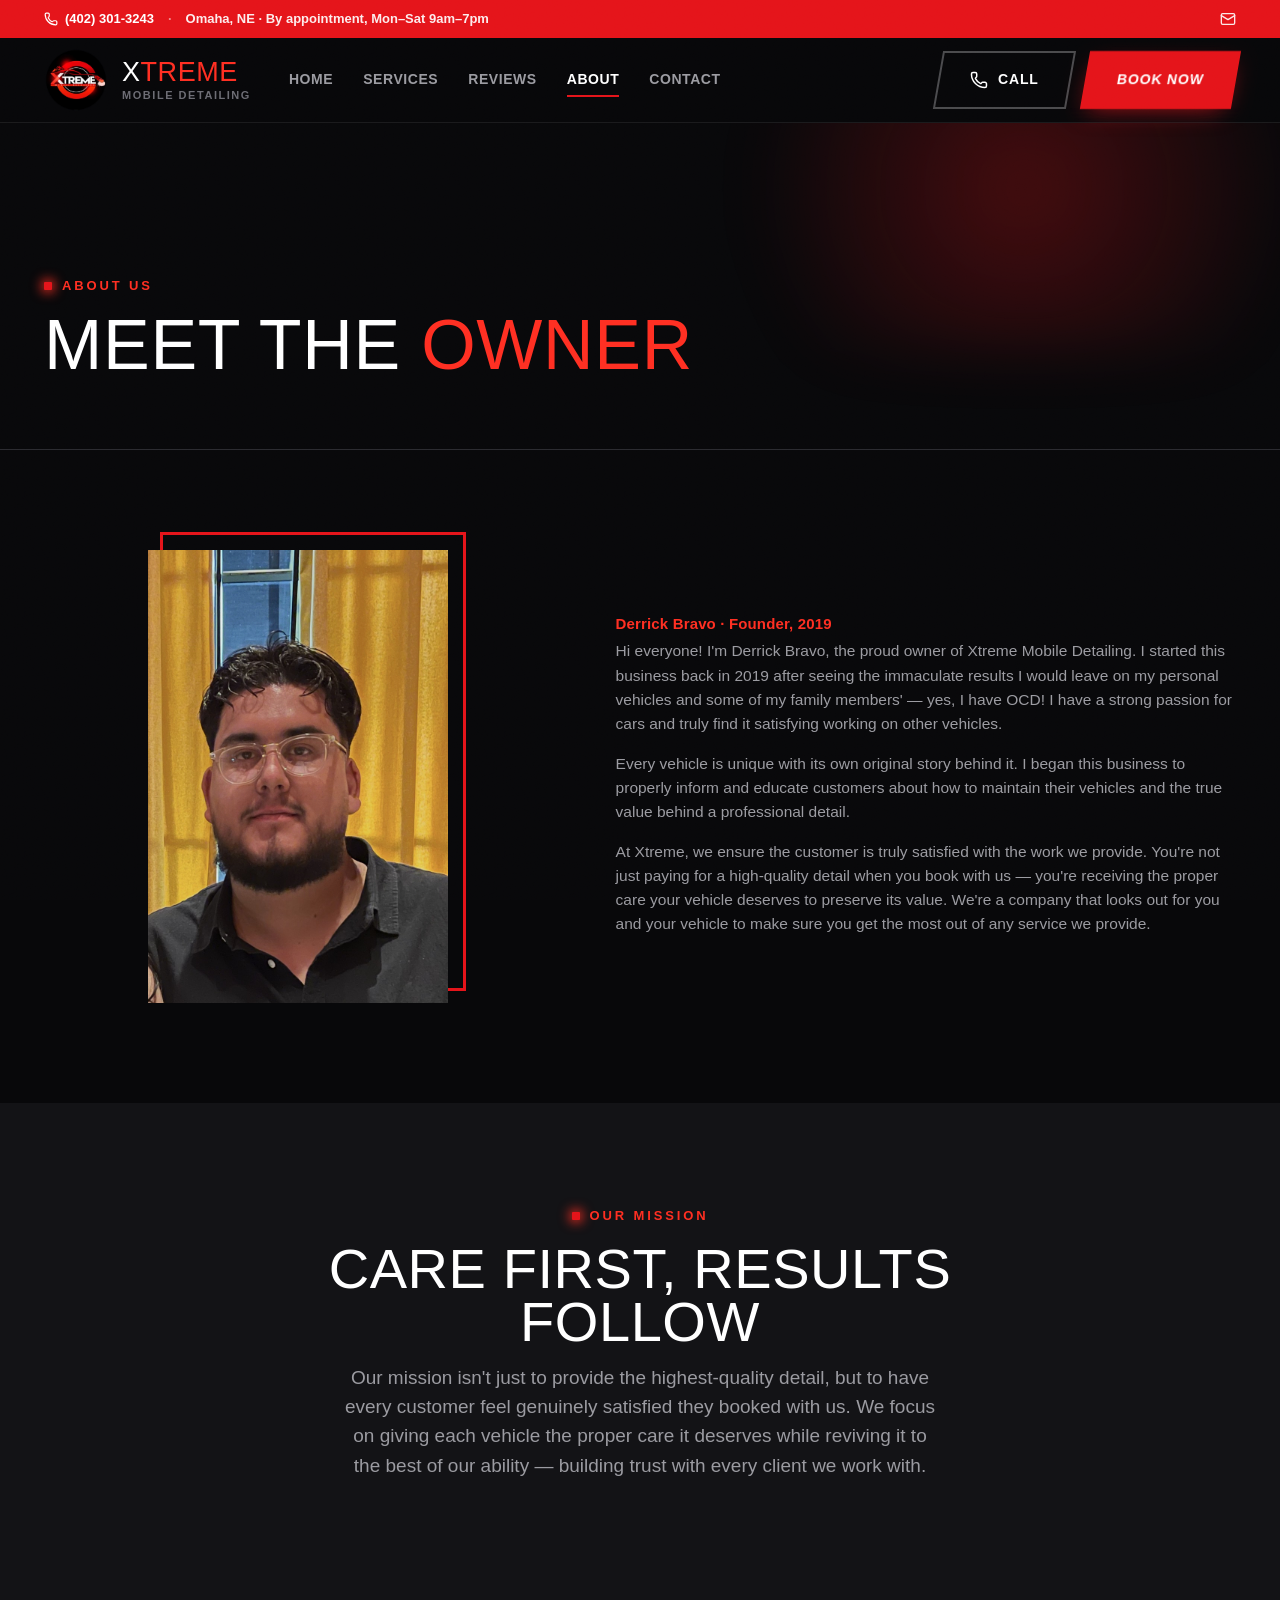
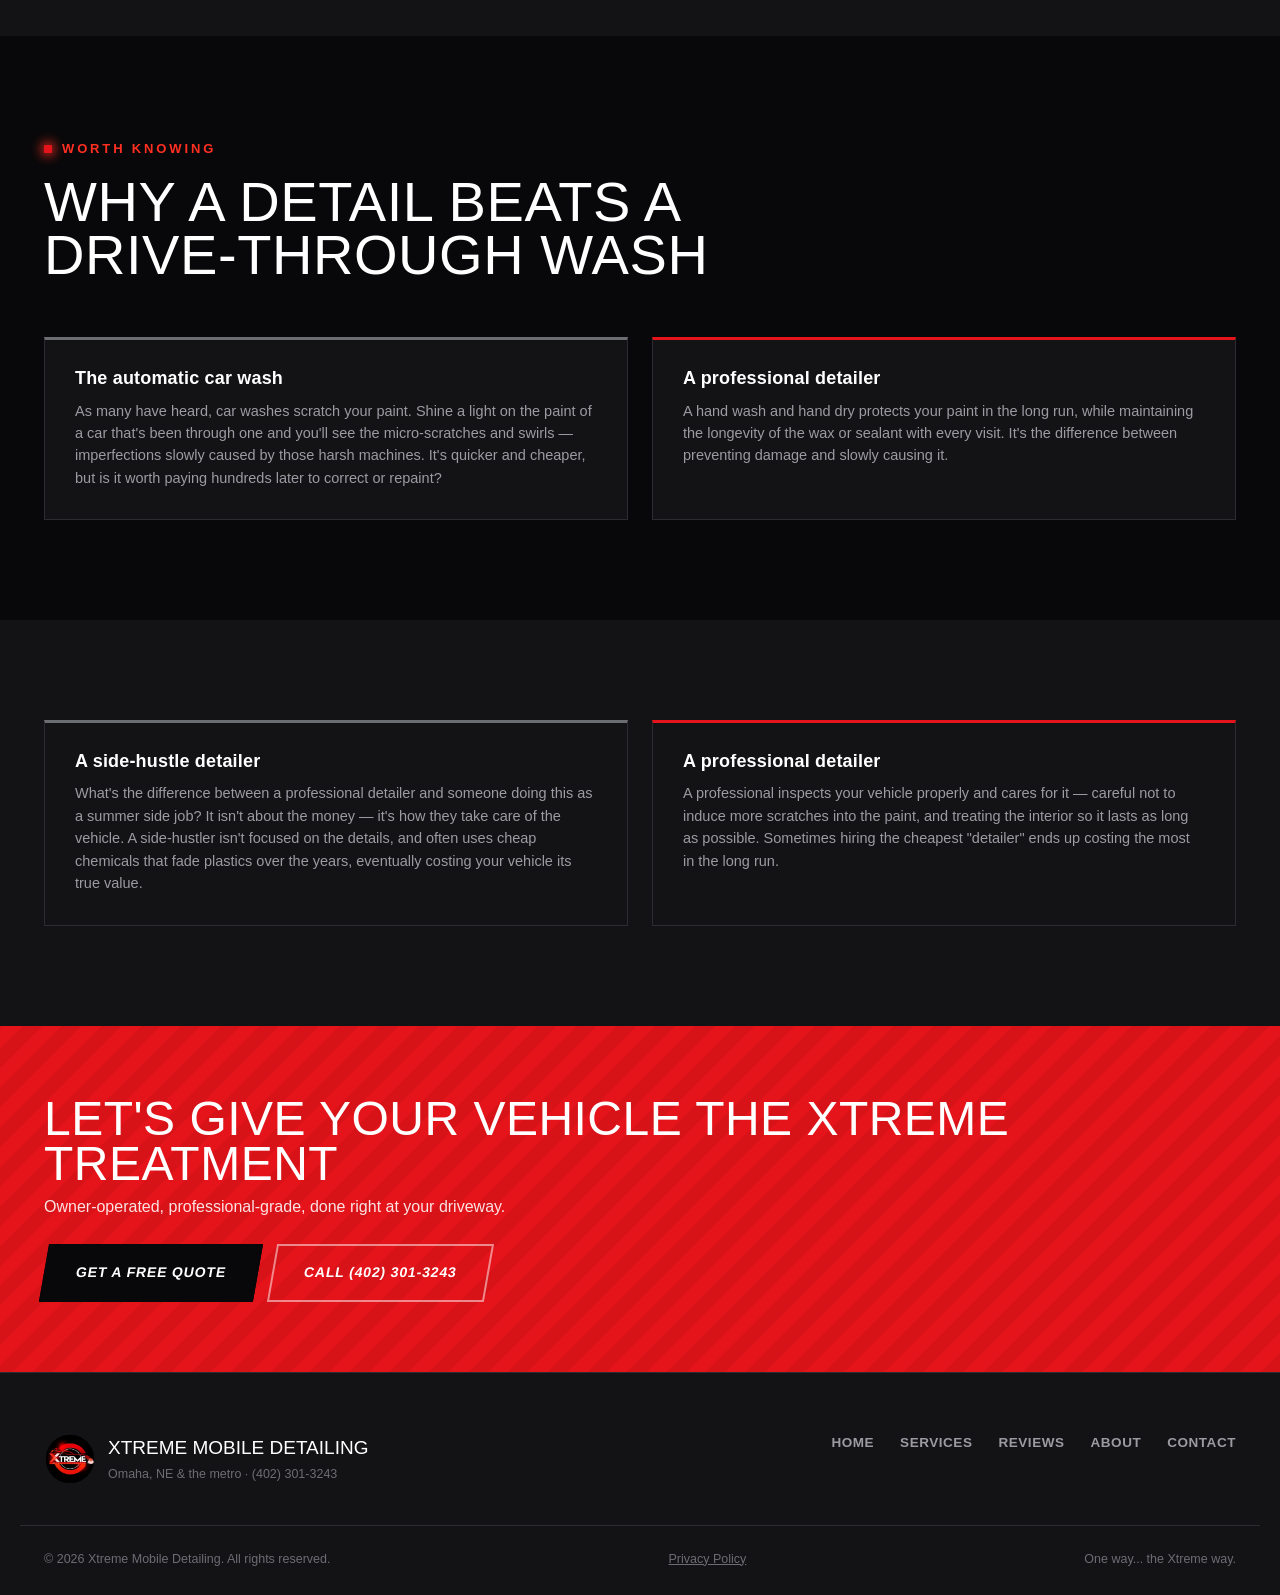
==== about.html @ 19295044 "Initial commit — Xtreme Mobile Detailing site redesign Static HTML/CSS/JS redesign of xtreme-mobiled" ====
<!DOCTYPE html>
<html lang="en">
<head>
<meta charset="utf-8" />
<meta name="viewport" content="width=device-width, initial-scale=1" />
<title>About Us — Xtreme Mobile Detailing</title>
<meta name="description" content="Meet Derrick Bravo, owner of Xtreme Mobile Detailing. Serving Omaha, NE since 2019 with owner-operated, professional-grade mobile detailing." />
<link rel="icon" href="assets/logo.png" />
<link rel="preconnect" href="https://api.fontshare.com" crossorigin />
<link href="https://api.fontshare.com/v2/css?f[]=tanker@400&f[]=general-sans@400,500,600,700&display=swap" rel="stylesheet" />
<link rel="stylesheet" href="styles.css" />
<!-- SEO:start (managed by seo.py) -->
<link rel="canonical" href="https://xtreme-mobiledetailing.com/about.html" />
<meta name="robots" content="index, follow" />
<meta name="theme-color" content="#08080a" />
<meta name="geo.region" content="US-NE" />
<meta name="geo.placename" content="Omaha, Nebraska" />
<meta name="ICBM" content="41.2565, -95.9345" />
<meta property="og:type" content="website" />
<meta property="og:site_name" content="Xtreme Mobile Detailing" />
<meta property="og:title" content="About Us — Xtreme Mobile Detailing" />
<meta property="og:description" content="Meet Derrick Bravo, owner of Xtreme Mobile Detailing. Serving Omaha, NE since 2019 with owner-operated, professional-grade mobile detailing." />
<meta property="og:url" content="https://xtreme-mobiledetailing.com/about.html" />
<meta property="og:image" content="https://xtreme-mobiledetailing.com/assets/img/IMG_2666.jpeg" />
<meta name="twitter:card" content="summary_large_image" />
<meta name="twitter:title" content="About Us — Xtreme Mobile Detailing" />
<meta name="twitter:description" content="Meet Derrick Bravo, owner of Xtreme Mobile Detailing. Serving Omaha, NE since 2019 with owner-operated, professional-grade mobile detailing." />
<meta name="twitter:image" content="https://xtreme-mobiledetailing.com/assets/img/IMG_2666.jpeg" />
<script type="application/ld+json" id="ld-business">{"@context":"https://schema.org","@type":"AutoWash","name":"Xtreme Mobile Detailing","image":"https://xtreme-mobiledetailing.com/assets/img/IMG_2666.jpeg","url":"https://xtreme-mobiledetailing.com/","telephone":"+1-402-301-3243","priceRange":"$$","description":"Mobile auto detailing serving Omaha, NE and the metro. Interior & exterior detailing, ceramic coating, paint correction and maintenance plans, performed at your home or office.","address":{"@type":"PostalAddress","addressLocality":"Omaha","addressRegion":"NE","addressCountry":"US"},"geo":{"@type":"GeoCoordinates","latitude":41.2565,"longitude":-95.9345},"areaServed":[{"@type":"City","name":"Omaha, NE"}],"sameAs":["https://www.instagram.com/xtreme_mobiledetail/","https://www.facebook.com/437891520308105"],"openingHoursSpecification":[{"@type":"OpeningHoursSpecification","dayOfWeek":["Monday","Tuesday","Wednesday","Thursday","Friday","Saturday"],"opens":"09:00","closes":"19:00"}],"aggregateRating":{"@type":"AggregateRating","ratingValue":"5.0","reviewCount":"4","bestRating":"5"},"review":[{"@type":"Review","author":{"@type":"Person","name":"Billy Johnson"},"reviewRating":{"@type":"Rating","ratingValue":"5","bestRating":"5"},"reviewBody":"I am very impressed with their work. My RS is the cleanest it's probably ever been. Their prices are very affordable and the level of detail they put into the work shows. I would recommend Xtreme Mobile Detailing to anyone."}, {"@type":"Review","author":{"@type":"Person","name":"Michaela Luttig Nissen"},"reviewRating":{"@type":"Rating","ratingValue":"5","bestRating":"5"},"reviewBody":"They did an amazing job after an unfortunate incident of a friend throwing up in our car! Very professional and thoroughly cleaned and deodorized our car! Will use them again in the future."}, {"@type":"Review","author":{"@type":"Person","name":"Joel Villanueva"},"reviewRating":{"@type":"Rating","ratingValue":"5","bestRating":"5"},"reviewBody":"Great price for the amount of time put into the job. Also the workers are very nice and professional with what they do. Removed stains I myself thought could not be taken out and are very realistic with what they will do. 100% would recommend."}, {"@type":"Review","author":{"@type":"Person","name":"Yael Blanco-Zamudio"},"reviewRating":{"@type":"Rating","ratingValue":"5","bestRating":"5"},"reviewBody":"Extremely satisfied with the quality of the work. Highly recommend!"}]}</script>
<!-- SEO:end -->
</head>
<body data-page="about">
<div class="grain" aria-hidden="true"></div>

<div class="utilbar">
  <div class="wrap utilbar__inner">
    <a class="utilbar__phone" href="tel:+14023013243">
      <svg viewBox="0 0 24 24" class="ico" aria-hidden="true"><path d="M13.8 16.6a1 1 0 0 0 1.2-.3l.4-.5a2 2 0 0 1 1.6-.8h3a2 2 0 0 1 2 2v3a2 2 0 0 1-2 2A18 18 0 0 1 2 4a2 2 0 0 1 2-2h3a2 2 0 0 1 2 2v3a2 2 0 0 1-.8 1.6l-.5.4a1 1 0 0 0-.3 1.2 14 14 0 0 0 6.4 6.4"/></svg>
      (402) 301-3243
    </a>
    <span class="utilbar__sep">·</span>
    <span class="utilbar__note">Omaha, NE · By appointment, Mon–Sat 9am–7pm</span>
    <span class="utilbar__spacer"></span>
    <a href="mailto:xtrememobiledetailing7@gmail.com" class="utilbar__soc" aria-label="Email">
      <svg viewBox="0 0 24 24" class="ico" aria-hidden="true"><rect width="20" height="16" x="2" y="4" rx="2"/><path d="m22 7-10 6L2 7"/></svg>
    </a>
  </div>
</div>

<header class="header" id="top">
  <div class="wrap header__inner">
    <a class="brand" href="index.html" aria-label="Xtreme Mobile Detailing — home">
      <img src="assets/logo.png" alt="" width="64" height="64" />
      <span class="brand__name">X<em>TREME</em><span class="brand__loc">Mobile Detailing</span></span>
    </a>
    <nav class="nav" id="nav" aria-label="Primary">
      <a href="index.html">Home</a>
      <a href="services.html">Services</a>
      <a href="reviews.html">Reviews</a>
      <a href="about.html" class="is-active">About</a>
      <a href="contact.html">Contact</a>
    </nav>
    <div class="header__cta">
      <a class="btn btn--ghost" href="tel:+14023013243">
        <svg viewBox="0 0 24 24" class="ico" aria-hidden="true"><path d="M13.8 16.6a1 1 0 0 0 1.2-.3l.4-.5a2 2 0 0 1 1.6-.8h3a2 2 0 0 1 2 2v3a2 2 0 0 1-2 2A18 18 0 0 1 2 4a2 2 0 0 1 2-2h3a2 2 0 0 1 2 2v3a2 2 0 0 1-.8 1.6l-.5.4a1 1 0 0 0-.3 1.2 14 14 0 0 0 6.4 6.4"/></svg>
        <span>Call</span>
      </a>
      <a class="btn btn--red" href="contact.html">Book Now</a>
    </div>
    <button class="burger" id="burger" aria-label="Open menu" aria-expanded="false"><span></span><span></span><span></span></button>
  </div>
</header>

<div class="drawer" id="drawer" aria-hidden="true">
  <nav class="drawer__nav" aria-label="Mobile">
    <a href="index.html">Home</a>
    <a href="services.html">Services</a>
    <a href="reviews.html">Reviews</a>
    <a href="about.html" class="is-active">About</a>
    <a href="contact.html">Contact</a>
  </nav>
  <div class="drawer__cta">
    <a class="btn btn--red btn--block" href="contact.html">Book Now</a>
    <a class="btn btn--ghost btn--block" href="tel:+14023013243">Call (402) 301-3243</a>
  </div>
</div>

<main>

<section class="pagehero">
  <div class="pagehero__glow" aria-hidden="true"></div>
  <div class="wrap">
    <span class="eyebrow reveal">About Us</span>
    <h1 class="reveal" data-d="1">Meet the <span class="accent">Owner</span></h1>
  </div>
</section>

<section class="section section--dark">
  <div class="wrap story">
    <div class="story__media story__media--portrait reveal">
      <img src="assets/img/derrick-headshot.jpg" alt="Derrick Bravo, owner of Xtreme Mobile Detailing" />
    </div>
    <div class="reveal" data-d="1">
      <h3 class="tag">Derrick Bravo · Founder, 2019</h3>
      <p>Hi everyone! I'm Derrick Bravo, the proud owner of Xtreme Mobile Detailing. I started this business back in 2019 after seeing the immaculate results I would leave on my personal vehicles and some of my family members' — yes, I have OCD! I have a strong passion for cars and truly find it satisfying working on other vehicles.</p>
      <p>Every vehicle is unique with its own original story behind it. I began this business to properly inform and educate customers about how to maintain their vehicles and the true value behind a professional detail.</p>
      <p>At Xtreme, we ensure the customer is truly satisfied with the work we provide. You're not just paying for a high-quality detail when you book with us — you're receiving the proper care your vehicle deserves to preserve its value. We're a company that looks out for you and your vehicle to make sure you get the most out of any service we provide.</p>
    </div>
  </div>
</section>

<section class="section section--charcoal">
  <div class="wrap">
    <div class="section__head center reveal">
      <span class="eyebrow">Our Mission</span>
      <h2>Care first, results follow</h2>
      <p class="lede" style="margin:14px auto 0;">Our mission isn't just to provide the highest-quality detail, but to have every customer feel genuinely satisfied they booked with us. We focus on giving each vehicle the proper care it deserves while reviving it to the best of our ability — building trust with every client we work with.</p>
    </div>
  </div>
</section>

<section class="section section--dark">
  <div class="wrap">
    <div class="section__head reveal">
      <span class="eyebrow">Worth Knowing</span>
      <h2>Why a detail beats a drive-through wash</h2>
    </div>
    <div class="compare">
      <div class="compare-card compare-card--x reveal">
        <h4>The automatic car wash</h4>
        <p>As many have heard, car washes scratch your paint. Shine a light on the paint of a car that's been through one and you'll see the micro-scratches and swirls — imperfections slowly caused by those harsh machines. It's quicker and cheaper, but is it worth paying hundreds later to correct or repaint?</p>
      </div>
      <div class="compare-card compare-card--check reveal" data-d="1">
        <h4>A professional detailer</h4>
        <p>A hand wash and hand dry protects your paint in the long run, while maintaining the longevity of the wax or sealant with every visit. It's the difference between preventing damage and slowly causing it.</p>
      </div>
    </div>
  </div>
</section>

<section class="section section--charcoal">
  <div class="wrap">
    <div class="compare">
      <div class="compare-card compare-card--x reveal">
        <h4>A side-hustle detailer</h4>
        <p>What's the difference between a professional detailer and someone doing this as a summer side job? It isn't about the money — it's how they take care of the vehicle. A side-hustler isn't focused on the details, and often uses cheap chemicals that fade plastics over the years, eventually costing your vehicle its true value.</p>
      </div>
      <div class="compare-card compare-card--check reveal" data-d="1">
        <h4>A professional detailer</h4>
        <p>A professional inspects your vehicle properly and cares for it — careful not to induce more scratches into the paint, and treating the interior so it lasts as long as possible. Sometimes hiring the cheapest "detailer" ends up costing the most in the long run.</p>
      </div>
    </div>
  </div>
</section>

<section class="cta-banner">
  <div class="wrap cta-banner__inner">
    <div>
      <h2>Let's give your vehicle the Xtreme treatment</h2>
      <p>Owner-operated, professional-grade, done right at your driveway.</p>
    </div>
    <div style="display:flex;gap:14px;flex-wrap:wrap;">
      <a class="btn btn--dark" href="contact.html">Get a Free Quote</a>
      <a class="btn btn--ghost" style="border-color:rgba(255,255,255,0.5);" href="tel:+14023013243">Call (402) 301-3243</a>
    </div>
  </div>
</section>

</main>

<footer class="footer">
  <div class="wrap footer__inner">
    <div class="footer__brand">
      <img src="assets/logo.png" alt="" width="52" height="52" />
      <div>
        <div class="footer__name">XTREME MOBILE DETAILING</div>
        <div class="footer__loc">Omaha, NE &amp; the metro · (402) 301-3243</div>
      </div>
    </div>
    <nav class="footer__nav" aria-label="Footer">
      <a href="index.html">Home</a>
      <a href="services.html">Services</a>
      <a href="reviews.html">Reviews</a>
      <a href="about.html">About</a>
      <a href="contact.html">Contact</a>
    </nav>
  </div>
  <div class="wrap footer__base">
    <span>© <span id="year">2026</span> Xtreme Mobile Detailing. All rights reserved.</span>
    <span class="footer__legal"><a href="privacy.html">Privacy Policy</a></span>
    <span>One way... the Xtreme way.</span>
  </div>
</footer>

<div class="mobar">
  <a class="mobar__btn" href="sms:+14023013243"><svg viewBox="0 0 24 24" class="ico" aria-hidden="true"><path d="M22 17a2 2 0 0 1-2 2H6.8a2 2 0 0 0-1.4.6l-2.2 2.2A.7.7 0 0 1 2 21.3V5a2 2 0 0 1 2-2h16a2 2 0 0 1 2 2z"/></svg>Text</a>
  <a class="mobar__btn" href="tel:+14023013243"><svg viewBox="0 0 24 24" class="ico" aria-hidden="true"><path d="M13.8 16.6a1 1 0 0 0 1.2-.3l.4-.5a2 2 0 0 1 1.6-.8h3a2 2 0 0 1 2 2v3a2 2 0 0 1-2 2A18 18 0 0 1 2 4a2 2 0 0 1 2-2h3a2 2 0 0 1 2 2v3a2 2 0 0 1-.8 1.6l-.5.4a1 1 0 0 0-.3 1.2 14 14 0 0 0 6.4 6.4"/></svg>Call</a>
  <a class="mobar__btn mobar__btn--red" href="contact.html"><svg viewBox="0 0 24 24" class="ico" aria-hidden="true"><path d="M8 2v4M16 2v4"/><rect width="18" height="18" x="3" y="4" rx="2"/><path d="M3 10h18"/></svg>Quote</a>
</div>

<script src="script.js"></script>
</body>
</html>
---- styles.css ----
/* ==========================================================================
   Xtreme Mobile Detailing — design system
   Black / red / white. Condensed display type, diagonal hazard-stripe motif,
   red radial glow (lifted from the logo mark). Fonts: Tanker (display) +
   General Sans (body/UI), via Fontshare.
   ========================================================================== */

:root {
  --black: #08080a;
  --charcoal: #131316;
  --charcoal-2: #1b1b1f;
  --line: #2b2b30;

  --red: #e5141a;
  --red-bright: #ff2f22;
  --red-deep: #7a0808;

  --white: #ffffff;
  --off: #f3f2f0;
  --gray: #9b9ba1;
  --gray-dim: #6c6c73;

  --tanker: "Tanker", "Arial Narrow", sans-serif;
  --sans: "General Sans", -apple-system, BlinkMacSystemFont, sans-serif;

  --container: 1240px;
  --radius: 4px;
  --ease: cubic-bezier(0.22, 1, 0.36, 1);
}

* { box-sizing: border-box; margin: 0; padding: 0; }
html { scroll-behavior: smooth; }
html, body { background: var(--black); }

body {
  font-family: var(--sans);
  color: var(--off);
  background: var(--black);
  -webkit-font-smoothing: antialiased;
  overflow-x: hidden;
  line-height: 1.55;
}

img { max-width: 100%; display: block; }
a { color: inherit; text-decoration: none; }
ul { list-style: none; }
button { font: inherit; cursor: pointer; }
input, textarea, select { font: inherit; }

.wrap {
  max-width: var(--container);
  margin: 0 auto;
  padding: 0 24px;
}

/* ---- grain overlay ---- */
.grain {
  position: fixed;
  inset: 0;
  z-index: 9000;
  pointer-events: none;
  opacity: 0.05;
  mix-blend-mode: overlay;
  background-image: url("data:image/svg+xml,%3Csvg xmlns='http://www.w3.org/2000/svg' width='120' height='120'%3E%3Cfilter id='n'%3E%3CfeTurbulence type='fractalNoise' baseFrequency='0.9' numOctaves='2' stitchTiles='stitch'/%3E%3C/filter%3E%3Crect width='100%25' height='100%25' filter='url(%23n)'/%3E%3C/svg%3E");
}

/* ---- hazard stripe motif ---- */
.stripes {
  background-image: repeating-linear-gradient(
    -45deg, var(--red) 0 14px, transparent 14px 28px
  );
}
.stripes--thin {
  background-image: repeating-linear-gradient(
    -45deg, var(--red) 0 6px, transparent 6px 14px
  );
}

/* ---- headings ---- */
h1, h2, h3, h4, .display {
  font-family: var(--tanker);
  font-weight: 400;
  text-transform: uppercase;
  letter-spacing: 0.01em;
  line-height: 0.95;
  color: var(--white);
}

.eyebrow {
  display: inline-flex;
  align-items: center;
  gap: 10px;
  font-family: var(--sans);
  font-weight: 600;
  font-size: 13px;
  letter-spacing: 0.22em;
  text-transform: uppercase;
  color: var(--red-bright);
}
.eyebrow::before {
  content: "";
  width: 8px;
  height: 8px;
  background: var(--red);
  border-radius: 1px;
  box-shadow: 0 0 12px 2px var(--red-bright);
  flex-shrink: 0;
}

.lede {
  font-size: 19px;
  color: var(--gray);
  max-width: 56ch;
}

.accent { color: var(--red-bright); }

/* ---- buttons ---- */
.btn {
  display: inline-flex;
  align-items: center;
  justify-content: center;
  gap: 10px;
  font-family: var(--sans);
  font-weight: 700;
  font-size: 14px;
  letter-spacing: 0.06em;
  text-transform: uppercase;
  padding: 16px 30px;
  border: 2px solid transparent;
  transform: skewX(-10deg);
  transition: transform 0.25s var(--ease), background 0.25s, border-color 0.25s, box-shadow 0.25s;
  white-space: nowrap;
}
.btn > * { transform: skewX(10deg); display: inline-flex; align-items: center; gap: 8px; }
.btn:hover { transform: skewX(-10deg) translateY(-2px); }

.btn--red {
  background: var(--red);
  color: var(--white);
  box-shadow: 0 8px 24px -8px rgba(229, 20, 26, 0.7);
}
.btn--red:hover { background: var(--red-bright); box-shadow: 0 10px 30px -6px rgba(255, 47, 34, 0.85); }

.btn--ghost {
  background: transparent;
  color: var(--white);
  border-color: rgba(255, 255, 255, 0.28);
}
.btn--ghost:hover { border-color: var(--white); background: rgba(255, 255, 255, 0.06); }

.btn--dark {
  background: var(--black);
  color: var(--white);
  border-color: var(--black);
}
.btn--dark:hover { background: var(--charcoal-2); }

.btn--block { width: 100%; }
.btn--sm { padding: 12px 22px; font-size: 12px; }

.ico { width: 18px; height: 18px; flex-shrink: 0; fill: none; stroke: currentColor; stroke-width: 2; stroke-linecap: round; stroke-linejoin: round; }

/* ==========================================================================
   Utility bar
   ========================================================================== */
.utilbar {
  background: var(--red);
  color: var(--white);
  font-size: 13px;
  font-weight: 600;
}
.utilbar__inner {
  display: flex;
  align-items: center;
  gap: 14px;
  height: 38px;
}
.utilbar__phone { display: inline-flex; align-items: center; gap: 7px; }
.utilbar__phone .ico { width: 14px; height: 14px; }
.utilbar__sep { opacity: 0.5; }
.utilbar__note { opacity: 0.92; }
.utilbar__spacer { flex: 1; }
.utilbar__soc { display: inline-flex; opacity: 0.9; }
.utilbar__soc .ico { width: 16px; height: 16px; }
.utilbar__soc:hover { opacity: 1; }
@media (max-width: 720px) {
  .utilbar__note { display: none; }
}

/* ==========================================================================
   Header
   ========================================================================== */
.header {
  position: sticky;
  top: 0;
  z-index: 500;
  background: rgba(8, 8, 10, 0.86);
  backdrop-filter: blur(10px);
  border-bottom: 1px solid rgba(255, 255, 255, 0.08);
  transition: padding 0.25s var(--ease);
}
.header__inner {
  display: flex;
  align-items: center;
  gap: 28px;
  height: 84px;
  transition: height 0.25s var(--ease);
}
.header.shrink .header__inner { height: 66px; }

.brand { display: inline-flex; align-items: center; gap: 14px; flex-shrink: 0; }
.brand img { width: 64px; height: 64px; transition: width 0.25s, height 0.25s; }
.header.shrink .brand img { width: 52px; height: 52px; }
.brand__name { font-family: var(--tanker); font-size: 27px; letter-spacing: 0.02em; line-height: 1; color: var(--white); }
.brand__name em { font-style: normal; color: var(--red-bright); }
.brand__loc { display: block; font-family: var(--sans); font-size: 11px; font-weight: 600; letter-spacing: 0.14em; text-transform: uppercase; color: var(--gray-dim); margin-top: 4px; }

.nav { display: flex; align-items: center; gap: 30px; margin-left: 10px; }
.nav a {
  font-size: 14px;
  font-weight: 600;
  letter-spacing: 0.04em;
  text-transform: uppercase;
  color: var(--gray);
  position: relative;
  padding: 6px 0;
  transition: color 0.2s;
}
.nav a::after {
  content: "";
  position: absolute;
  left: 0; bottom: 0;
  width: 0; height: 2px;
  background: var(--red);
  transition: width 0.25s var(--ease);
}
.nav a:hover, .nav a.is-active { color: var(--white); }
.nav a:hover::after, .nav a.is-active::after { width: 100%; }

.header__cta { display: flex; align-items: center; gap: 14px; margin-left: auto; }
.header__phone { display: inline-flex; align-items: center; gap: 8px; font-weight: 700; font-size: 15px; color: var(--white); }
.header__phone .ico { color: var(--red-bright); }

.burger {
  display: none;
  flex-direction: column;
  justify-content: center;
  gap: 5px;
  width: 40px; height: 40px;
  background: none; border: none;
  flex-shrink: 0;
}
.burger span { display: block; width: 24px; height: 2px; background: var(--white); transition: transform 0.3s var(--ease), opacity 0.3s; }
.burger[aria-expanded="true"] span:nth-child(1) { transform: translateY(7px) rotate(45deg); }
.burger[aria-expanded="true"] span:nth-child(2) { opacity: 0; }
.burger[aria-expanded="true"] span:nth-child(3) { transform: translateY(-7px) rotate(-45deg); }

@media (max-width: 980px) {
  .nav { display: none; }
  .header__cta .btn--ghost { display: none; }
  .burger { display: flex; }
}
@media (max-width: 640px) {
  .header__inner { gap: 12px; }
  .brand img { width: 50px; height: 50px; }
  .brand__name { font-size: 22px; }
  .header__cta .btn { padding: 12px 16px; font-size: 11px; }
}
@media (max-width: 460px) {
  .brand__loc { display: none; }
  .brand img { width: 40px; height: 40px; }
  .brand__name { font-size: 19px; }
}
@media (max-width: 380px) {
  .header__cta { display: none; }
  .burger { margin-left: auto; }
}

.drawer {
  position: fixed;
  inset: 0 0 0 auto;
  width: min(360px, 84vw);
  height: 100vh;
  background: var(--charcoal);
  border-left: 1px solid var(--line);
  z-index: 600;
  padding: 100px 28px 28px;
  transform: translateX(100%);
  transition: transform 0.35s var(--ease);
  overflow-y: auto;
}
.drawer.open { transform: translateX(0); }
.drawer__nav { display: flex; flex-direction: column; gap: 4px; margin-bottom: 30px; }
.drawer__nav a {
  font-family: var(--tanker);
  font-size: 26px;
  text-transform: uppercase;
  color: var(--white);
  padding: 12px 0;
  border-bottom: 1px solid var(--line);
}
.drawer__nav a.is-active { color: var(--red-bright); }
.drawer__cta { display: flex; flex-direction: column; gap: 12px; }

/* ==========================================================================
   Hero
   ========================================================================== */
.hero {
  position: relative;
  background: var(--black);
  overflow: hidden;
  padding-top: 40px;
}
.hero__grid {
  display: grid;
  grid-template-columns: 1.05fr 1fr;
  min-height: 640px;
  align-items: stretch;
}
.hero__content {
  position: relative;
  display: flex;
  flex-direction: column;
  justify-content: center;
  gap: 24px;
  padding: 60px 56px 60px 24px;
  z-index: 3;
}
.hero__content .display {
  font-size: clamp(46px, 6.2vw, 82px);
}
.hero__tagline {
  font-family: var(--tanker);
  font-size: clamp(18px, 2vw, 24px);
  color: var(--gray);
  letter-spacing: 0.02em;
}
.hero__tagline em { font-style: normal; color: var(--red-bright); }
.hero__cta { display: flex; gap: 16px; flex-wrap: wrap; margin-top: 6px; }

.hero__stats {
  display: flex;
  gap: 32px;
  margin-top: 18px;
  flex-wrap: wrap;
}
.hero__stat b { display: block; font-family: var(--tanker); font-size: 30px; color: var(--white); line-height: 1; }
.hero__stat span { display: block; font-size: 12px; letter-spacing: 0.1em; text-transform: uppercase; color: var(--gray-dim); margin-top: 6px; }

.hero__media {
  position: relative;
  clip-path: polygon(14% 0, 100% 0, 100% 100%, 0% 100%);
}
.hero__media img { width: 100%; height: 100%; object-fit: cover; position: absolute; inset: 0; }
.hero__media::after {
  content: "";
  position: absolute; inset: 0;
  background: linear-gradient(100deg, var(--black) 0%, rgba(8,8,10,0.35) 22%, rgba(8,8,10,0.08) 45%, transparent 65%),
              linear-gradient(0deg, rgba(8,8,10,0.55), transparent 45%);
}
.hero__glow {
  position: absolute;
  top: -10%; left: -8%;
  width: 60%; height: 60%;
  background: radial-gradient(circle, rgba(229,20,26,0.5), transparent 70%);
  filter: blur(40px);
  z-index: 1;
  pointer-events: none;
}
.hero__glow--b {
  top: auto; bottom: -20%; left: auto; right: -10%;
  background: radial-gradient(circle, rgba(229,20,26,0.35), transparent 70%);
}

@media (max-width: 980px) {
  .hero__grid { grid-template-columns: 1fr; min-height: auto; }
  .hero__content { padding: 44px 20px 40px; }
  .hero__media { clip-path: none; height: 340px; order: -1; position: relative; }
}

/* ---- marquee ticker ---- */
.marquee {
  background: var(--red);
  border-top: 1px solid rgba(0,0,0,0.2);
  border-bottom: 1px solid rgba(0,0,0,0.2);
  overflow: hidden;
  padding: 14px 0;
}
.marquee__track {
  display: flex;
  width: max-content;
  animation: marquee 32s linear infinite;
}
.marquee__group { display: flex; align-items: center; flex-shrink: 0; }
.marquee span {
  font-family: var(--tanker);
  font-size: 20px;
  letter-spacing: 0.03em;
  text-transform: uppercase;
  color: var(--white);
  padding: 0 20px;
  white-space: nowrap;
}
.marquee .dot { color: rgba(255,255,255,0.55); font-size: 14px; }
@keyframes marquee { from { transform: translateX(0); } to { transform: translateX(-50%); } }
@media (prefers-reduced-motion: reduce) { .marquee__track { animation: none; } }

/* ==========================================================================
   Sections / layout helpers
   ========================================================================== */
.section { padding: 100px 0; position: relative; }
.section--tight { padding: 72px 0; }
.section--dark { background: var(--black); }
.section--charcoal { background: var(--charcoal); }
.section--red { background: var(--red); }

.section__head { max-width: 680px; margin-bottom: 56px; }
.section__head.center { margin-left: auto; margin-right: auto; text-align: center; }
.section__head h2 { font-size: clamp(34px, 4.4vw, 56px); margin-top: 14px; }

.reveal { opacity: 0; transform: translateY(26px); transition: opacity 0.7s var(--ease), transform 0.7s var(--ease); }
.reveal.in { opacity: 1; transform: translateY(0); }
.reveal[data-d="1"] { transition-delay: 0.08s; }
.reveal[data-d="2"] { transition-delay: 0.16s; }
.reveal[data-d="3"] { transition-delay: 0.24s; }
.reveal[data-d="4"] { transition-delay: 0.32s; }
.reveal[data-d="5"] { transition-delay: 0.4s; }

/* ---- how it works / process ---- */
.process-grid {
  display: grid;
  grid-template-columns: repeat(3, 1fr);
  gap: 44px;
}
.process-step { position: relative; }
.process-step__num {
  display: inline-flex;
  align-items: center;
  justify-content: center;
  width: 54px;
  height: 54px;
  border: 2px solid var(--red);
  border-radius: 50%;
  font-family: var(--tanker);
  font-size: 21px;
  color: var(--red-bright);
  margin-bottom: 20px;
}
.process-step h3 { font-family: var(--sans); text-transform: none; font-size: 18px; font-weight: 700; color: var(--white); margin-bottom: 8px; }
.process-step p { font-size: 14.5px; color: var(--gray); }
.process-step:not(:last-child)::after {
  content: "";
  position: absolute;
  top: 26px;
  left: calc(100% + 6px);
  width: calc(44px - 12px);
  height: 2px;
  background-image: repeating-linear-gradient(90deg, var(--red) 0 6px, transparent 6px 12px);
}
@media (max-width: 860px) {
  .process-grid { grid-template-columns: 1fr; gap: 32px; }
  .process-step:not(:last-child)::after { display: none; }
}

/* ---- mobile-convenience split ---- */
.convenience {
  display: grid;
  grid-template-columns: 1fr 1fr;
  gap: 64px;
  align-items: center;
}
.convenience__media { position: relative; }
.convenience__media img { border-radius: var(--radius); }
.convenience__media::before {
  content: "";
  position: absolute;
  top: -18px; left: -18px;
  width: 100%; height: 100%;
  background: repeating-linear-gradient(-45deg, var(--red) 0 10px, transparent 10px 20px);
  z-index: -1;
  border-radius: var(--radius);
}
.convenience__list { display: flex; flex-direction: column; gap: 18px; margin-top: 28px; }
.convenience__item { display: flex; gap: 14px; align-items: flex-start; }
.convenience__item .ico-wrap {
  flex-shrink: 0;
  width: 40px; height: 40px;
  display: grid; place-items: center;
  background: rgba(229,20,26,0.14);
  color: var(--red-bright);
  border-radius: var(--radius);
}
.convenience__item h4 { font-family: var(--sans); text-transform: none; font-size: 16px; font-weight: 700; color: var(--white); margin-bottom: 2px; }
.convenience__item p { font-size: 15px; color: var(--gray); }
@media (max-width: 860px) {
  .convenience { grid-template-columns: 1fr; gap: 36px; }
  .convenience__media { order: -1; }
}

/* ---- service cards ---- */
.svc-grid {
  display: grid;
  grid-template-columns: repeat(3, 1fr);
  gap: 24px;
}
@media (max-width: 980px) {
  .svc-grid { grid-template-columns: repeat(2, 1fr); }
}
@media (max-width: 620px) {
  .svc-grid { grid-template-columns: 1fr; }
}
.svc-card {
  background: var(--charcoal);
  border: 1px solid var(--line);
  padding: 32px 28px;
  position: relative;
  transition: transform 0.3s var(--ease), border-color 0.3s;
  display: flex;
  flex-direction: column;
  gap: 14px;
}
.svc-card:hover { transform: translateY(-6px); border-color: var(--red); }
.svc-card--pop { border-color: var(--red); background: linear-gradient(160deg, var(--charcoal-2), var(--charcoal)); }
.svc-card__badge {
  position: absolute;
  top: -13px; left: 28px;
  background: var(--red);
  color: var(--white);
  font-size: 11px;
  font-weight: 700;
  letter-spacing: 0.08em;
  text-transform: uppercase;
  padding: 5px 12px;
  transform: skewX(-10deg);
}
.svc-card__badge span { display: inline-block; transform: skewX(10deg); }
.svc-card h3 { font-family: var(--tanker); font-size: 26px; color: var(--white); }
.svc-card p { font-size: 14.5px; color: var(--gray); flex: 1; }
.svc-card__meta { display: flex; align-items: baseline; justify-content: space-between; padding-top: 12px; border-top: 1px solid var(--line); }
.svc-card__price { font-family: var(--tanker); font-size: 24px; color: var(--red-bright); }
.svc-card__price small { font-family: var(--sans); font-size: 11px; color: var(--gray-dim); font-weight: 600; text-transform: uppercase; }
.svc-card__time { font-size: 12px; color: var(--gray-dim); text-transform: uppercase; letter-spacing: 0.06em; }
.svc-card ul { display: flex; flex-direction: column; gap: 8px; margin: 4px 0; }
.svc-card ul li { display: flex; gap: 8px; font-size: 13.5px; color: var(--gray); }
.svc-card ul li::before { content: "✓"; color: var(--red-bright); font-weight: 700; flex-shrink: 0; }

/* ---- trust / why-us grid ---- */
.trust-grid {
  display: grid;
  grid-template-columns: repeat(3, 1fr);
  gap: 1px;
  background: var(--line);
  border: 1px solid var(--line);
}
.trust-card {
  background: var(--black);
  padding: 40px 34px;
  display: flex;
  flex-direction: column;
  gap: 14px;
}
.trust-card .num { font-family: var(--tanker); font-size: 46px; color: var(--red); opacity: 0.9; line-height: 1; }
.trust-card h3 { font-family: var(--sans); text-transform: none; font-size: 19px; font-weight: 700; color: var(--white); }
.trust-card p { font-size: 14.5px; color: var(--gray); }
@media (max-width: 860px) {
  .trust-grid { grid-template-columns: 1fr; }
}

/* ---- gallery ---- */
.gallery {
  display: grid;
  grid-template-columns: repeat(4, 1fr);
  grid-auto-rows: 220px;
  gap: 6px;
}
.gallery a { position: relative; overflow: hidden; display: block; }
.gallery img { width: 100%; height: 100%; object-fit: cover; transition: transform 0.5s var(--ease), filter 0.5s; filter: grayscale(0.2) contrast(1.05); }
.gallery a:hover img { transform: scale(1.08); filter: grayscale(0) contrast(1.1); }
.gallery a::after {
  content: "";
  position: absolute; inset: 0;
  background: linear-gradient(0deg, rgba(0,0,0,0.55), transparent 50%);
  opacity: 0; transition: opacity 0.3s;
}
.gallery a:hover::after { opacity: 1; }
@media (max-width: 900px) {
  .gallery { grid-template-columns: repeat(2, 1fr); grid-auto-rows: 200px; }
}
@media (max-width: 520px) {
  .gallery { grid-template-columns: 1fr 1fr; grid-auto-rows: 160px; }
}

/* ---- CTA banner ---- */
.cta-banner {
  position: relative;
  background: var(--red);
  padding: 70px 0;
  overflow: hidden;
}
.cta-banner::before {
  content: "";
  position: absolute; inset: 0;
  background-image: repeating-linear-gradient(-45deg, rgba(0,0,0,0.12) 0 14px, transparent 14px 28px);
  opacity: 0.5;
}
.cta-banner__inner {
  position: relative;
  display: flex;
  align-items: center;
  justify-content: space-between;
  gap: 24px;
  flex-wrap: wrap;
}
.cta-banner h2 { font-size: clamp(30px, 4vw, 48px); color: var(--white); }
.cta-banner p { color: rgba(255,255,255,0.88); font-size: 16px; margin-top: 8px; }
.cta-banner .btn--dark:hover { background: var(--black); }

/* ---- reviews ---- */
.review-grid {
  display: grid;
  grid-template-columns: repeat(auto-fit, minmax(300px, 1fr));
  gap: 22px;
}
.review-card {
  background: var(--charcoal);
  border: 1px solid var(--line);
  padding: 28px;
  display: flex;
  flex-direction: column;
  gap: 14px;
}
.review-card__stars { color: var(--red-bright); letter-spacing: 3px; font-size: 15px; }
.review-card p { font-size: 15px; color: var(--off); flex: 1; }
.review-card__author { display: flex; align-items: center; gap: 10px; font-size: 13px; color: var(--gray-dim); }
.review-card__author b { color: var(--white); font-weight: 700; }

/* ---- area list ---- */
.area-list {
  display: grid;
  grid-template-columns: repeat(auto-fill, minmax(160px, 1fr));
  gap: 12px;
  margin-top: 8px;
}
.area-list li {
  font-family: var(--tanker);
  font-size: 17px;
  color: var(--gray);
  padding: 12px 16px;
  border: 1px solid var(--line);
  background: var(--black);
}

/* ---- about / story ---- */
.story {
  display: grid;
  grid-template-columns: 0.9fr 1.1fr;
  gap: 64px;
  align-items: center;
}
.story__media { position: relative; }
.story__media img { width: 100%; }
.story__media--portrait { max-width: 300px; margin: 0 auto; }
@media (max-width: 900px) {
  .story__media--portrait { max-width: 240px; }
}
.story__media::before {
  content: "";
  position: absolute; top: -18px; right: -18px;
  width: 100%; height: 100%;
  border: 3px solid var(--red);
  z-index: -1;
}
.story h3.tag { font-family: var(--sans); text-transform: none; font-weight: 700; font-size: 15px; color: var(--red-bright); margin-bottom: 8px; }
.story p + p { margin-top: 16px; }
.story p { color: var(--gray); font-size: 15.5px; }
@media (max-width: 900px) {
  .story { grid-template-columns: 1fr; gap: 34px; }
}

.compare {
  display: grid;
  grid-template-columns: 1fr 1fr;
  gap: 24px;
}
.compare-card { background: var(--charcoal); border: 1px solid var(--line); padding: 30px; }
.compare-card h4 { font-family: var(--sans); text-transform: none; font-size: 18px; font-weight: 700; color: var(--white); margin-bottom: 12px; }
.compare-card p { font-size: 14.5px; color: var(--gray); }
.compare-card--x { border-top: 3px solid var(--gray-dim); }
.compare-card--check { border-top: 3px solid var(--red); }
@media (max-width: 760px) { .compare { grid-template-columns: 1fr; } }

/* ==========================================================================
   Contact
   ========================================================================== */
.contact-grid {
  display: grid;
  grid-template-columns: 0.9fr 1.1fr;
  gap: 56px;
}
.contact-info { display: flex; flex-direction: column; gap: 26px; }
.contact-info__row { display: flex; gap: 16px; align-items: flex-start; }
.contact-info__row .ico-wrap {
  flex-shrink: 0;
  width: 46px; height: 46px;
  display: grid; place-items: center;
  background: rgba(229,20,26,0.14);
  color: var(--red-bright);
  border-radius: var(--radius);
}
.contact-info__row h4 { font-family: var(--sans); text-transform: none; font-size: 15px; font-weight: 700; color: var(--white); margin-bottom: 4px; }
.contact-info__row p, .contact-info__row a { color: var(--gray); font-size: 14.5px; }
.contact-info__row a:hover { color: var(--red-bright); }

.form { background: var(--charcoal); border: 1px solid var(--line); padding: 40px; }
.form h3 { font-family: var(--sans); text-transform: none; font-size: 20px; font-weight: 700; color: var(--white); margin-bottom: 22px; }
.field { margin-bottom: 18px; }
.field label { display: block; font-size: 12px; font-weight: 700; letter-spacing: 0.06em; text-transform: uppercase; color: var(--gray-dim); margin-bottom: 8px; }
.field input, .field select, .field textarea {
  width: 100%;
  background: var(--black);
  border: 1px solid var(--line);
  color: var(--white);
  padding: 13px 14px;
  border-radius: 2px;
  font-size: 14.5px;
  transition: border-color 0.2s;
}
.field input:focus, .field select:focus, .field textarea:focus { outline: none; border-color: var(--red); }
.field-row { display: grid; grid-template-columns: 1fr 1fr; gap: 16px; }
@media (max-width: 560px) { .field-row { grid-template-columns: 1fr; } }
.honeypot { position: absolute; left: -9999px; opacity: 0; height: 0; }
.form-note { font-size: 12.5px; color: var(--gray-dim); margin-top: 14px; }
.form-done { text-align: center; padding: 40px 10px; }
.form-done h3 { font-family: var(--tanker); text-transform: uppercase; font-size: 30px; color: var(--white); margin-bottom: 10px; }
.form-done p { color: var(--gray); }

@media (max-width: 900px) { .contact-grid { grid-template-columns: 1fr; } }

/* ==========================================================================
   Footer
   ========================================================================== */
.footer { background: var(--charcoal); border-top: 1px solid var(--line); padding: 60px 0 26px; }
.footer__inner { display: flex; justify-content: space-between; gap: 40px; flex-wrap: wrap; margin-bottom: 40px; }
.footer__brand { display: flex; gap: 12px; align-items: center; }
.footer__brand img { width: 52px; height: 52px; }
.footer__name { font-family: var(--tanker); font-size: 19px; color: var(--white); }
.footer__loc { font-size: 12.5px; color: var(--gray-dim); margin-top: 3px; }
.footer__nav { display: flex; gap: 26px; flex-wrap: wrap; }
.footer__nav a { font-size: 13.5px; font-weight: 600; color: var(--gray); text-transform: uppercase; letter-spacing: 0.04em; }
.footer__nav a:hover { color: var(--red-bright); }
.footer__base { display: flex; justify-content: space-between; align-items: center; flex-wrap: wrap; gap: 10px 20px; padding-top: 24px; border-top: 1px solid var(--line); font-size: 12.5px; color: var(--gray-dim); }
.footer__legal a { color: var(--gray-dim); text-decoration: underline; }
.footer__legal a:hover { color: var(--red-bright); }

/* ==========================================================================
   Legal / prose pages
   ========================================================================== */
.legal-copy { max-width: 760px; }
.legal-copy h2 { font-family: var(--sans); text-transform: none; font-size: 20px; font-weight: 700; color: var(--white); margin: 36px 0 12px; }
.legal-copy h2:first-child { margin-top: 0; }
.legal-copy p { font-size: 15px; color: var(--gray); margin-bottom: 14px; }
.legal-copy a { color: var(--red-bright); text-decoration: underline; }

/* ==========================================================================
   Sticky mobile bar
   ========================================================================== */
.mobar {
  position: fixed;
  left: 0; right: 0; bottom: 0;
  z-index: 550;
  display: none;
  background: var(--charcoal);
  border-top: 1px solid var(--line);
}
.mobar__btn {
  flex: 1;
  display: flex;
  flex-direction: column;
  align-items: center;
  gap: 4px;
  padding: 12px 0 10px;
  font-size: 11px;
  font-weight: 700;
  text-transform: uppercase;
  color: var(--gray);
}
.mobar__btn--red { background: var(--red); color: var(--white); }
@media (max-width: 720px) {
  .mobar { display: flex; }
  body { padding-bottom: 62px; }
}

/* ==========================================================================
   Page hero (interior pages)
   ========================================================================== */
.pagehero {
  position: relative;
  padding: 150px 0 70px;
  background: var(--black);
  overflow: hidden;
  border-bottom: 1px solid var(--line);
}
.pagehero__glow {
  position: absolute;
  top: -30%; right: -10%;
  width: 60%; height: 100%;
  background: radial-gradient(circle, rgba(229,20,26,0.28), transparent 65%);
  filter: blur(30px);
}
.pagehero .eyebrow { margin-bottom: 16px; }
.pagehero h1 { font-size: clamp(40px, 6vw, 70px); }
.pagehero p { margin-top: 16px; }

@media (max-width: 720px) {
  .pagehero { padding: 130px 0 50px; }
}
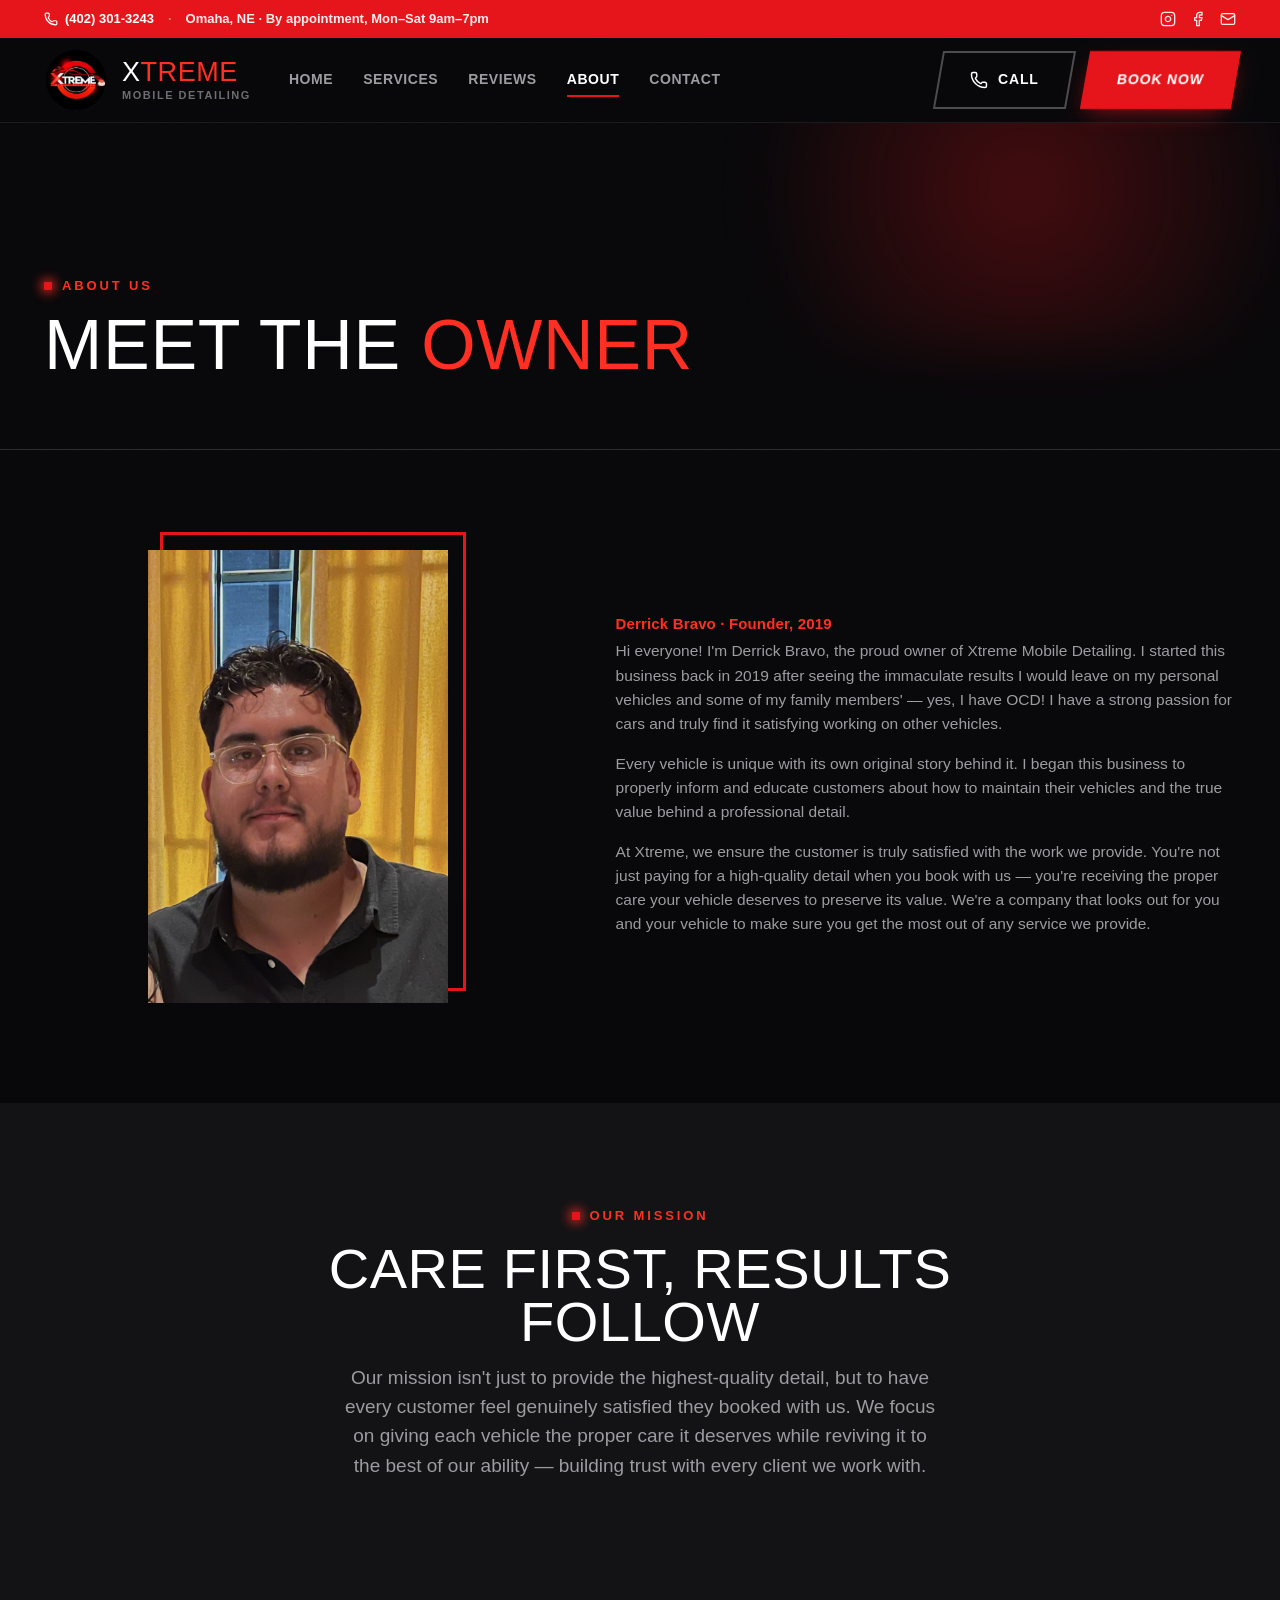
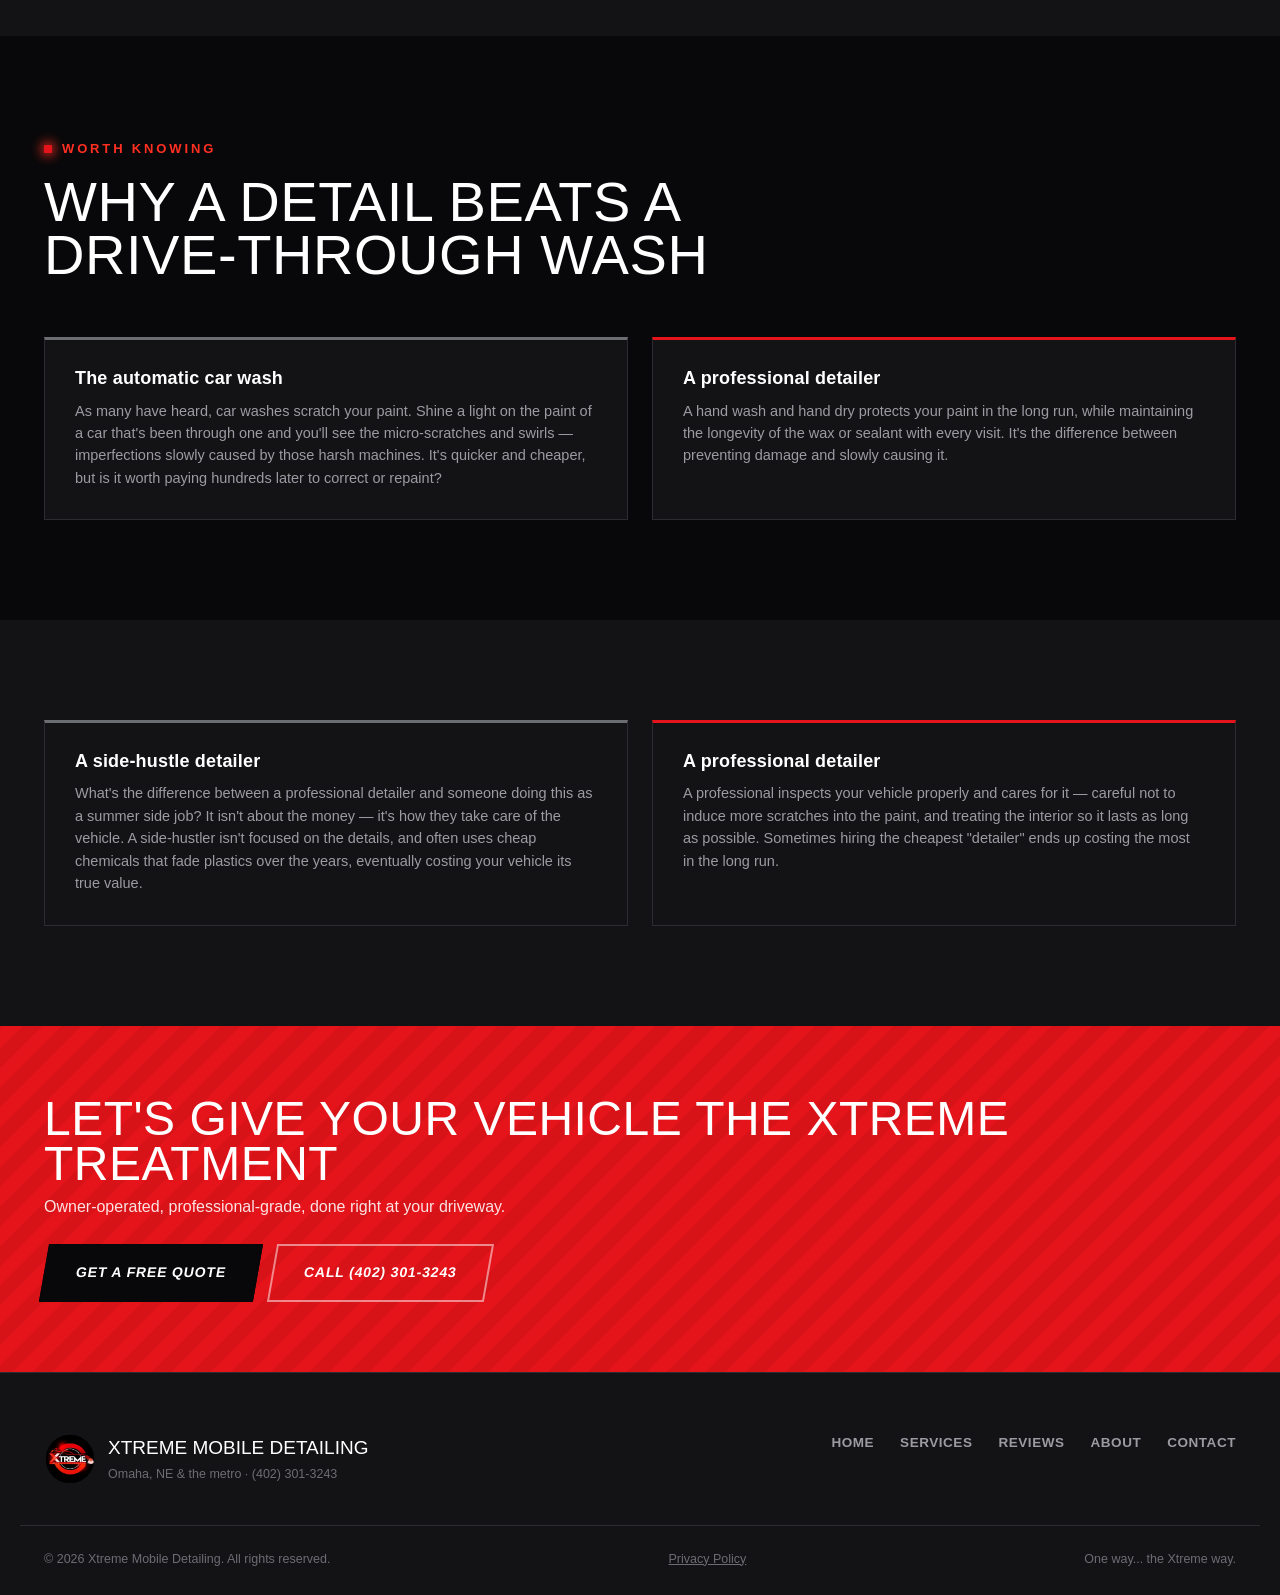
==== commit 4644ca6f: "Hero redesign, image content fixes, privacy policy correction, social links - Replace static hero im" ====
--- a/about.html
+++ b/about.html
@@ -21,12 +21,12 @@
 <meta property="og:title" content="About Us — Xtreme Mobile Detailing" />
 <meta property="og:description" content="Meet Derrick Bravo, owner of Xtreme Mobile Detailing. Serving Omaha, NE since 2019 with owner-operated, professional-grade mobile detailing." />
 <meta property="og:url" content="https://xtreme-mobiledetailing.com/about.html" />
-<meta property="og:image" content="https://xtreme-mobiledetailing.com/assets/img/IMG_2666.jpeg" />
+<meta property="og:image" content="https://xtreme-mobiledetailing.com/assets/img/IMG_2473.jpeg" />
 <meta name="twitter:card" content="summary_large_image" />
 <meta name="twitter:title" content="About Us — Xtreme Mobile Detailing" />
 <meta name="twitter:description" content="Meet Derrick Bravo, owner of Xtreme Mobile Detailing. Serving Omaha, NE since 2019 with owner-operated, professional-grade mobile detailing." />
-<meta name="twitter:image" content="https://xtreme-mobiledetailing.com/assets/img/IMG_2666.jpeg" />
-<script type="application/ld+json" id="ld-business">{"@context":"https://schema.org","@type":"AutoWash","name":"Xtreme Mobile Detailing","image":"https://xtreme-mobiledetailing.com/assets/img/IMG_2666.jpeg","url":"https://xtreme-mobiledetailing.com/","telephone":"+1-402-301-3243","priceRange":"$$","description":"Mobile auto detailing serving Omaha, NE and the metro. Interior & exterior detailing, ceramic coating, paint correction and maintenance plans, performed at your home or office.","address":{"@type":"PostalAddress","addressLocality":"Omaha","addressRegion":"NE","addressCountry":"US"},"geo":{"@type":"GeoCoordinates","latitude":41.2565,"longitude":-95.9345},"areaServed":[{"@type":"City","name":"Omaha, NE"}],"sameAs":["https://www.instagram.com/xtreme_mobiledetail/","https://www.facebook.com/437891520308105"],"openingHoursSpecification":[{"@type":"OpeningHoursSpecification","dayOfWeek":["Monday","Tuesday","Wednesday","Thursday","Friday","Saturday"],"opens":"09:00","closes":"19:00"}],"aggregateRating":{"@type":"AggregateRating","ratingValue":"5.0","reviewCount":"4","bestRating":"5"},"review":[{"@type":"Review","author":{"@type":"Person","name":"Billy Johnson"},"reviewRating":{"@type":"Rating","ratingValue":"5","bestRating":"5"},"reviewBody":"I am very impressed with their work. My RS is the cleanest it's probably ever been. Their prices are very affordable and the level of detail they put into the work shows. I would recommend Xtreme Mobile Detailing to anyone."}, {"@type":"Review","author":{"@type":"Person","name":"Michaela Luttig Nissen"},"reviewRating":{"@type":"Rating","ratingValue":"5","bestRating":"5"},"reviewBody":"They did an amazing job after an unfortunate incident of a friend throwing up in our car! Very professional and thoroughly cleaned and deodorized our car! Will use them again in the future."}, {"@type":"Review","author":{"@type":"Person","name":"Joel Villanueva"},"reviewRating":{"@type":"Rating","ratingValue":"5","bestRating":"5"},"reviewBody":"Great price for the amount of time put into the job. Also the workers are very nice and professional with what they do. Removed stains I myself thought could not be taken out and are very realistic with what they will do. 100% would recommend."}, {"@type":"Review","author":{"@type":"Person","name":"Yael Blanco-Zamudio"},"reviewRating":{"@type":"Rating","ratingValue":"5","bestRating":"5"},"reviewBody":"Extremely satisfied with the quality of the work. Highly recommend!"}]}</script>
+<meta name="twitter:image" content="https://xtreme-mobiledetailing.com/assets/img/IMG_2473.jpeg" />
+<script type="application/ld+json" id="ld-business">{"@context":"https://schema.org","@type":"AutoWash","name":"Xtreme Mobile Detailing","image":"https://xtreme-mobiledetailing.com/assets/img/IMG_2473.jpeg","url":"https://xtreme-mobiledetailing.com/","telephone":"+1-402-301-3243","priceRange":"$$","description":"Mobile auto detailing serving Omaha, NE and the metro. Interior & exterior detailing, ceramic coating, paint correction and maintenance plans, performed at your home or office.","address":{"@type":"PostalAddress","addressLocality":"Omaha","addressRegion":"NE","addressCountry":"US"},"geo":{"@type":"GeoCoordinates","latitude":41.2565,"longitude":-95.9345},"areaServed":[{"@type":"City","name":"Omaha, NE"}],"sameAs":["https://www.instagram.com/xtreme_mobiledetail/","https://www.facebook.com/Xtm402/"],"openingHoursSpecification":[{"@type":"OpeningHoursSpecification","dayOfWeek":["Monday","Tuesday","Wednesday","Thursday","Friday","Saturday"],"opens":"09:00","closes":"19:00"}],"aggregateRating":{"@type":"AggregateRating","ratingValue":"5.0","reviewCount":"4","bestRating":"5"},"review":[{"@type":"Review","author":{"@type":"Person","name":"Billy Johnson"},"reviewRating":{"@type":"Rating","ratingValue":"5","bestRating":"5"},"reviewBody":"I am very impressed with their work. My RS is the cleanest it's probably ever been. Their prices are very affordable and the level of detail they put into the work shows. I would recommend Xtreme Mobile Detailing to anyone."}, {"@type":"Review","author":{"@type":"Person","name":"Michaela Luttig Nissen"},"reviewRating":{"@type":"Rating","ratingValue":"5","bestRating":"5"},"reviewBody":"They did an amazing job after an unfortunate incident of a friend throwing up in our car! Very professional and thoroughly cleaned and deodorized our car! Will use them again in the future."}, {"@type":"Review","author":{"@type":"Person","name":"Joel Villanueva"},"reviewRating":{"@type":"Rating","ratingValue":"5","bestRating":"5"},"reviewBody":"Great price for the amount of time put into the job. Also the workers are very nice and professional with what they do. Removed stains I myself thought could not be taken out and are very realistic with what they will do. 100% would recommend."}, {"@type":"Review","author":{"@type":"Person","name":"Yael Blanco-Zamudio"},"reviewRating":{"@type":"Rating","ratingValue":"5","bestRating":"5"},"reviewBody":"Extremely satisfied with the quality of the work. Highly recommend!"}]}</script>
 <!-- SEO:end -->
 </head>
 <body data-page="about">
@@ -41,6 +41,12 @@
     <span class="utilbar__sep">·</span>
     <span class="utilbar__note">Omaha, NE · By appointment, Mon–Sat 9am–7pm</span>
     <span class="utilbar__spacer"></span>
+    <a href="https://www.instagram.com/xtreme_mobiledetail/" target="_blank" rel="noreferrer" aria-label="Instagram" class="utilbar__soc">
+      <svg viewBox="0 0 24 24" class="ico" aria-hidden="true"><rect width="20" height="20" x="2" y="2" rx="5"/><path d="M16 11.4A4 4 0 1 1 12.6 8 4 4 0 0 1 16 11.4z"/><line x1="17.5" x2="17.51" y1="6.5" y2="6.5"/></svg>
+    </a>
+    <a href="https://www.facebook.com/Xtm402/" target="_blank" rel="noreferrer" aria-label="Facebook" class="utilbar__soc">
+      <svg viewBox="0 0 24 24" class="ico" aria-hidden="true"><path d="M18 2h-3a5 5 0 0 0-5 5v3H7v4h3v8h4v-8h3l1-4h-4V7a1 1 0 0 1 1-1h3z"/></svg>
+    </a>
     <a href="mailto:xtrememobiledetailing7@gmail.com" class="utilbar__soc" aria-label="Email">
       <svg viewBox="0 0 24 24" class="ico" aria-hidden="true"><rect width="20" height="16" x="2" y="4" rx="2"/><path d="m22 7-10 6L2 7"/></svg>
     </a>
--- a/styles.css
+++ b/styles.css
@@ -352,26 +352,39 @@
   position: relative;
   clip-path: polygon(14% 0, 100% 0, 100% 100%, 0% 100%);
 }
-.hero__media img { width: 100%; height: 100%; object-fit: cover; position: absolute; inset: 0; }
+.hero__slide {
+  width: 100%; height: 100%; object-fit: cover;
+  position: absolute; inset: 0;
+  opacity: 0;
+  transition: opacity 1s var(--ease);
+}
+.hero__slide.is-active { opacity: 1; }
 .hero__media::after {
   content: "";
   position: absolute; inset: 0;
+  z-index: 1;
   background: linear-gradient(100deg, var(--black) 0%, rgba(8,8,10,0.35) 22%, rgba(8,8,10,0.08) 45%, transparent 65%),
               linear-gradient(0deg, rgba(8,8,10,0.55), transparent 45%);
 }
-.hero__glow {
+.hero__dots {
   position: absolute;
-  top: -10%; left: -8%;
-  width: 60%; height: 60%;
-  background: radial-gradient(circle, rgba(229,20,26,0.5), transparent 70%);
-  filter: blur(40px);
-  z-index: 1;
-  pointer-events: none;
-}
-.hero__glow--b {
-  top: auto; bottom: -20%; left: auto; right: -10%;
-  background: radial-gradient(circle, rgba(229,20,26,0.35), transparent 70%);
-}
+  left: 50%;
+  bottom: 28px;
+  transform: translateX(-50%);
+  z-index: 2;
+  display: flex;
+  gap: 10px;
+}
+.hero__dot {
+  width: 9px; height: 9px;
+  border-radius: 50%;
+  border: 1px solid rgba(255,255,255,0.6);
+  background: rgba(255,255,255,0.15);
+  padding: 0;
+  cursor: pointer;
+  transition: background 0.25s, transform 0.25s;
+}
+.hero__dot.is-active { background: var(--red); border-color: var(--red); transform: scale(1.2); }
 
 @media (max-width: 980px) {
   .hero__grid { grid-template-columns: 1fr; min-height: auto; }
